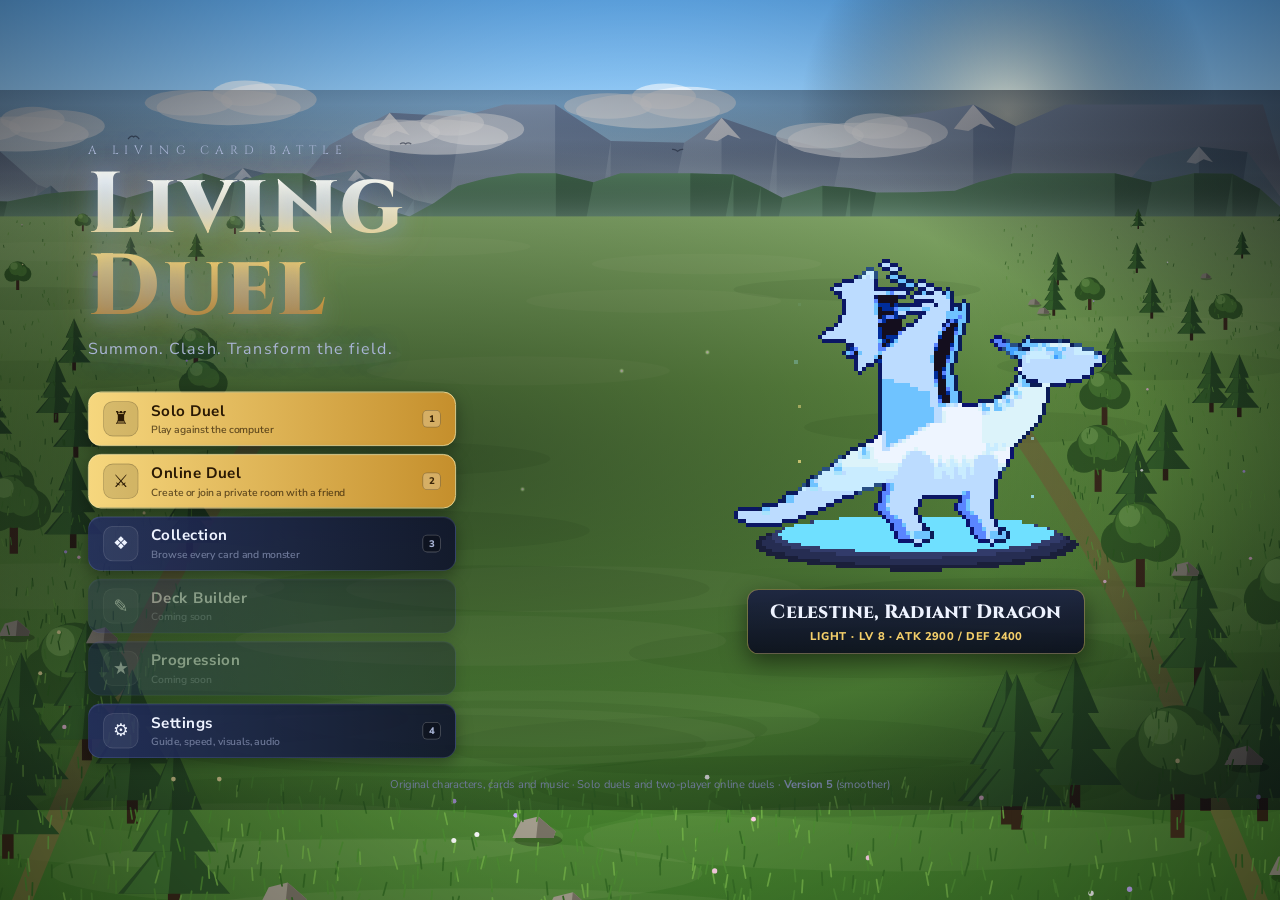
==== Website Upload/Website Upload/client/index.html @ 0cb0069d "Add files via upload" ====
<!doctype html>
<html lang="en">
<head>
  <meta charset="utf-8">
  <meta name="viewport" content="width=device-width, initial-scale=1, viewport-fit=cover">
  <title>Living Duel</title>
  <link rel="preconnect" href="https://fonts.googleapis.com">
  <link href="https://fonts.googleapis.com/css2?family=Cinzel:wght@600;800&family=Nunito+Sans:wght@400;600;800&family=Pixelify+Sans:wght@500;700&display=swap" rel="stylesheet">
  <link rel="stylesheet" href="css/style.css">
</head>
<body>
  <canvas id="stage"></canvas>
  <div id="ui">
    <!-- MAIN MENU -->
    <section id="screen-menu" class="screen">
      <div class="menu-left">
        <div class="title-block">
          <div class="title-kicker">A living card battle</div>
          <h1 class="game-title">Living Duel</h1>
          <div class="title-sub">Summon. Clash. Transform the field.</div>
        </div>
        <nav class="menu-list">
          <button class="menu-btn primary" data-go="solo"><span class="mb-icon">♜</span><span class="mb-text"><b>Solo Duel</b><small>Play against the computer</small></span><kbd>1</kbd></button>
          <button class="menu-btn primary" data-go="online"><span class="mb-icon">⚔</span><span class="mb-text"><b>Online Duel</b><small>Create or join a private room with a friend</small></span><kbd>2</kbd></button>
          <button class="menu-btn" data-go="collection"><span class="mb-icon">❖</span><span class="mb-text"><b>Collection</b><small>Browse every card and monster</small></span><kbd>3</kbd></button>
          <button class="menu-btn locked" disabled><span class="mb-icon">✎</span><span class="mb-text"><b>Deck Builder</b><small>Coming soon</small></span></button>
          <button class="menu-btn locked" disabled><span class="mb-icon">★</span><span class="mb-text"><b>Progression</b><small>Coming soon</small></span></button>
          <button class="menu-btn" data-go="settings"><span class="mb-icon">⚙</span><span class="mb-text"><b>Settings</b><small>Guide, speed, visuals, audio</small></span><kbd>4</kbd></button>
        </nav>
      </div>
      <div class="menu-right">
        <div class="showcase">
          <canvas id="showcase" width="560" height="460"></canvas>
          <div class="showcase-plate"><div class="sp-name" id="sp-name"></div><div class="sp-meta" id="sp-meta"></div></div>
        </div>
      </div>
      <div class="menu-foot">Original characters, cards and music · Solo duels and two-player online duels · <b>Version 5</b> (smoother)</div>
    </section>

    <!-- ONLINE LOBBY -->
    <section id="screen-online" class="screen hidden">
      <div class="lobby-wrap">
        <header class="lobby-head">
          <button class="back-btn" data-go="menu">‹ Menu</button>
          <h2 id="lobby-title">Online Duel</h2>
          <div class="conn" id="conn-status"><span class="dot"></span><span class="txt">Connecting…</span></div>
        </header>

        <div id="lobby-entry" class="entry">
          <div class="panel entry-card">
            <label class="field">Duelist name <input id="in-name" maxlength="16" autocomplete="off" placeholder="Your name"></label>
            <div class="entry-cols">
              <div class="entry-col">
                <h3 class="online-only">Create a private room</h3>
                <h3 class="solo-only">Duel the computer</h3>
                <div class="field">Rules
                  <div class="seg big" id="seg-profile"></div>
                </div>
                <p class="hint" id="profile-summary"></p>
                <label class="toggle"><input type="checkbox" id="in-showcase" checked><span class="tg"></span><span>Showcase opening: each deck's signature monster starts in hand</span></label>
                <div class="field solo-only">Computer difficulty
                  <div class="seg big seg-difficulty" id="seg-difficulty-entry"></div>
                </div>
                <button class="btn primary wide online-only" id="btn-create">Create Room</button>
                <button class="btn primary wide solo-only" id="btn-solo">Continue</button>
              </div>
              <div class="entry-divider online-only"><span>or</span></div>
              <div class="entry-col online-only">
                <h3>Join a friend</h3>
                <label class="field">Room code <input id="in-code" maxlength="5" autocomplete="off" placeholder="ABCDE" class="code-input"></label>
                <button class="btn wide" id="btn-join">Join Room</button>
              </div>
            </div>
          </div>
        </div>

        <div id="lobby-room" class="room hidden">
          <div class="room-top">
            <div class="panel room-code-card">
              <div class="online-only rc-group">
                <div class="rc-label">Room code</div>
                <div class="room-code" id="room-code"></div>
                <button class="btn small" id="btn-copy">Copy invite link</button>
              </div>
              <div class="solo-only rc-group">
                <div class="rc-label">Computer difficulty</div>
                <div class="seg seg-difficulty" id="seg-difficulty-room"></div>
              </div>
              <div class="room-rules" id="room-rules"></div>
            </div>
            <div class="seats" id="seats"></div>
          </div>
          <div class="panel deck-panel">
            <div class="deck-head"><h3><span class="step">1</span> Choose the battlefield</h3><span class="hint" id="arena-hint"></span></div>
            <div class="arena-gallery" id="arena-gallery"></div>
          </div>
          <div class="panel deck-panel">
            <div class="deck-head"><h3><span class="step">2</span> <span id="deck-step-title">Choose your deck</span></h3>
              <div class="seg solo-only" id="seg-pick"><button data-v="me" class="on">Your duelist</button><button data-v="bot">Opponent</button></div>
              <span class="hint" id="deck-hint">Pick a preset deck before you ready up.</span></div>
            <div class="deck-gallery" id="deck-gallery"></div>
          </div>
          <div class="room-actions">
            <button class="btn" id="btn-leave">Leave Room</button>
            <button class="btn primary xl" id="btn-ready">Ready</button>
          </div>
        </div>
        <div class="error" id="lobby-error"></div>
      </div>
    </section>

    <!-- COLLECTION -->
    <section id="screen-collection" class="screen hidden">
      <div class="panel wide">
        <header class="col-head">
          <h2>Collection</h2>
          <div class="filters">
            <input id="col-search" placeholder="Search name, type or text…">
            <div class="seg" id="col-type"><button data-v="" class="on">All</button><button data-v="monster">Monsters</button><button data-v="spell">Spells</button><button data-v="trap">Traps</button></div>
          </div>
          <button class="back-btn" data-go="menu">‹ Menu</button>
        </header>
        <div class="col-grid" id="col-grid"></div>
      </div>
    </section>

    <!-- DUEL HUD -->
    <section id="screen-duel" class="screen hidden">
      <div class="lp-panel me" id="lp-me"><div class="avatar"></div><div class="lp-body"><div class="lp-name"></div><div class="lp-row"><span class="lp-tag">LP</span><span class="lp-num">0</span></div><div class="lp-bar"><div class="lp-fill"></div></div></div></div>
      <div class="lp-panel opp" id="lp-opp"><div class="avatar"></div><div class="lp-body"><div class="lp-name"></div><div class="lp-row"><span class="lp-tag">LP</span><span class="lp-num">0</span></div><div class="lp-bar"><div class="lp-fill"></div></div></div></div>
      <div class="top-buttons">
        <button class="icon-btn" id="btn-settings" title="Settings (Esc)">⚙</button>
        <button class="icon-btn" id="btn-guide" title="Toggle guide (G)">?</button>
        <button class="icon-btn" id="btn-log" title="Duel log (L)">☰</button>
      </div>
      <button class="medallion" id="medallion" title="Change phase: B Battle · M Main 2 · E End turn"><span class="m-turn" id="m-turn">Turn 1</span><span class="m-phase" id="m-phase">Draw</span></button>
      <div class="phase-menu hidden" id="phase-menu"></div>
      <div class="prompt hidden" id="prompt"></div>
      <div class="opp-hand" id="opp-hand"></div>
      <div class="hand" id="hand"></div>
      <div class="detail hidden" id="selection"></div>
      <div class="bubbles hidden" id="bubbles"></div>
      <div class="log hidden" id="log"><div class="log-head">Duel log<button id="log-close" title="Close (L)">×</button></div><ol class="log-list" id="log-list"></ol></div>
      <div class="guide" id="guide">
        <div class="guide-head"><span class="guide-orb"></span><span>Guide</span><button class="guide-min" id="guide-min" title="Minimize">–</button><button class="guide-close" id="guide-close" title="Turn guide off (G)">×</button></div>
        <div class="guide-body" id="guide-body"></div>
      </div>
      <div class="banner hidden" id="banner"></div>
      <div class="skip-hint hidden" id="skip-hint">Click or press Space to speed up</div>
      <div class="confirm hidden" id="confirm"></div>
      <div class="end-screen hidden" id="end-screen"></div>
      <div class="opp-status hidden" id="opp-status"></div>
    </section>

    <!-- SETTINGS (modal) -->
    <div class="modal hidden" id="modal-settings">
      <div class="panel settings">
        <header class="set-head"><h2>Settings</h2>
          <div class="tabs" id="set-tabs"><button data-tab="play" class="on">Gameplay</button><button data-tab="visual">Visuals</button><button data-tab="audio">Audio</button></div>
        </header>
        <div class="set-page" data-page="play">
          <div class="setting-row"><span>In-game guide<small>Short, contextual hints in the corner</small></span>
            <div class="seg" data-setting="guide"><button data-v="true">On</button><button data-v="false">Off</button></div></div>
          <div class="setting-row"><span>Suggested plays<small>The guide recommends a move and explains why. You always make the final decision.</small></span>
            <div class="seg" data-setting="guideHints"><button data-v="true">On</button><button data-v="false">Off</button></div></div>
          <div class="setting-row"><span>Animation speed<small>Click or Space speeds up any sequence</small></span>
            <div class="seg" data-setting="animSpeed"><button data-v="1">Normal</button><button data-v="1.6">Fast</button><button data-v="2.5">Very fast</button></div></div>
          <div class="setting-row"><span>Skip responses I can't make<small>Auto-pass after a short random delay, so nothing is revealed</small></span>
            <div class="seg" data-setting="autoPass"><button data-v="true">On</button><button data-v="false">Off</button></div></div>
          <div class="setting-row"><span>Confirm ending the turn<small>Ask when you could still summon or attack</small></span>
            <div class="seg" data-setting="confirmEnd"><button data-v="true">On</button><button data-v="false">Off</button></div></div>
          <div class="setting-row"><span>Keyboard shortcuts<small>Space speed · B battle · M main 2 · E end turn · G guide · L log · Esc close</small></span></div>
        </div>
        <div class="set-page hidden" data-page="visual">
          <div class="setting-row"><span>Monster figures<small>Show living monsters always, or only when they act</small></span>
            <div class="seg" data-setting="figures"><button data-v="always">Always</button><button data-v="action">During actions</button></div></div>
          <div class="setting-row"><span>Camera motion<small>Cinematic zooms and shakes</small></span>
            <div class="seg" data-setting="camera"><button data-v="true">Cinematic</button><button data-v="false">Minimal</button></div></div>
          <div class="setting-row"><span>Effects quality<small>Particle density</small></span>
            <div class="seg" data-setting="quality"><button data-v="high">High</button><button data-v="low">Low</button></div></div>
        </div>
        <div class="set-page hidden" data-page="audio">
          <div class="setting-row"><span>Music</span><input type="range" min="0" max="1" step="0.05" data-setting="music"></div>
          <div class="setting-row"><span>Sound effects</span><input type="range" min="0" max="1" step="0.05" data-setting="sfx"></div>
          <div class="setting-row"><span>Monster sounds</span><input type="range" min="0" max="1" step="0.05" data-setting="monster"></div>
          <div class="setting-row"><span>Interface sounds</span><input type="range" min="0" max="1" step="0.05" data-setting="ui"></div>
          <div class="setting-row"><span>Mute all audio</span>
            <div class="seg" data-setting="muted"><button data-v="false">Sound on</button><button data-v="true">Muted</button></div></div>
        </div>
        <div class="settings-foot">
          <button class="btn danger hidden" id="btn-concede">Surrender duel</button>
          <button class="btn primary" id="btn-close-settings">Done</button>
        </div>
      </div>
    </div>

    <!-- CARD INSPECTOR -->
    <div class="modal hidden" id="modal-inspect">
      <div class="panel inspect" id="inspect-body"></div>
    </div>
  </div>
  <script type="module" src="js/main.js"></script>
</body>
</html>
---- Website Upload/Website Upload/client/css/style.css ----
@import url("https://fonts.googleapis.com/css2?family=Pixelify+Sans:wght@500;700&display=swap");
:root {
  --ink: #eef3ff;
  --ink-dim: #a9b5d6;
  --ink-faint: #6d7898;
  --panel: rgba(13, 17, 38, 0.9);
  --panel-solid: #101530;
  --panel-edge: rgba(150, 175, 255, 0.2);
  --gold: #f4cf6a;
  --gold-deep: #b98a2a;
  --gold-line: rgba(244, 207, 106, .45);
  --me: #5cc8ff;
  --opp: #ff6a8a;
  --good: #6dffa8;
  --bad: #ff6a6a;
  --focus: #ffe58a;
  --title: "Cinzel", "Trajan Pro", Georgia, serif;
  --body: "Nunito Sans", system-ui, -apple-system, "Segoe UI", sans-serif;
  --pixel: "Pixelify Sans", "Nunito Sans", system-ui, sans-serif;
}

* { box-sizing: border-box; }
html, body { margin: 0; height: 100%; overflow: hidden; background: #05060f; color: var(--ink); font-family: var(--body); }
body { touch-action: manipulation; -webkit-user-select: none; user-select: none; }
#stage { position: fixed; inset: 0; width: 100vw; height: 100vh; display: block; }
#ui { position: fixed; left: 0; top: 0; width: 1600px; height: 900px; transform-origin: 0 0; pointer-events: none; }
.screen { position: absolute; inset: 0; }
.hidden { display: none !important; }
button { font-family: inherit; color: inherit; }
kbd { font-family: var(--pixel); font-size: 12px; padding: 2px 7px; border-radius: 6px; border: 1px solid rgba(255,255,255,.25); background: rgba(0,0,0,.3); color: var(--ink-dim); }

/* ---------- shared panels & controls ---------- */
.panel { position: relative; background: linear-gradient(180deg, rgba(22,28,60,.94), rgba(10,13,30,.94)); border: 1px solid var(--panel-edge); border-radius: 18px;
  box-shadow: 0 0 0 1px rgba(0,0,0,.6), inset 0 0 0 1px rgba(244,207,106,.12), 0 24px 70px rgba(0,0,0,.55); backdrop-filter: blur(10px); -webkit-backdrop-filter: blur(10px); }
.panel::before { content: ""; position: absolute; inset: 6px; border-radius: 13px; border: 1px solid rgba(244,207,106,.12); pointer-events: none; }
.panel h2 { font-family: var(--title); font-size: 34px; margin: 0; letter-spacing: .04em; }
.panel h3 { margin: 0 0 12px; font-size: 17px; color: var(--gold); letter-spacing: .04em; }
.btn { height: 46px; padding: 0 22px; border-radius: 12px; border: 1px solid var(--panel-edge); background: linear-gradient(180deg, rgba(70,86,160,.55), rgba(36,44,90,.7)); font-size: 16px; font-weight: 800; cursor: pointer; letter-spacing: .03em;
  box-shadow: inset 0 1px 0 rgba(255,255,255,.12), 0 4px 12px rgba(0,0,0,.35); transition: transform .1s, border-color .12s, filter .12s; }
.btn:hover:not(:disabled) { border-color: rgba(244, 207, 106, .7); filter: brightness(1.12); }
.btn:active:not(:disabled) { transform: translateY(1px); }
.btn:disabled { opacity: .45; cursor: not-allowed; }
.btn.primary { background: linear-gradient(180deg, #ffe597, #d39a33 55%, #a8721e); color: #2a1904; border-color: #ffe7a4; text-shadow: 0 1px 0 rgba(255,255,255,.35); }
.btn.danger { background: linear-gradient(180deg, #c8445a, #7a1a2c); border-color: rgba(255, 140, 160, .5); }
.btn.small { height: 32px; padding: 0 12px; font-size: 13px; }
.btn.wide { width: 100%; }
.btn.xl { height: 58px; padding: 0 48px; font-size: 20px; letter-spacing: .08em; }
.back-btn { background: none; border: 0; color: var(--ink-dim); font-size: 16px; font-weight: 700; cursor: pointer; }
.back-btn:hover { color: var(--gold); }
.field { display: flex; flex-direction: column; gap: 6px; font-size: 13px; font-weight: 700; letter-spacing: .04em; color: var(--ink-dim); margin-bottom: 14px; }
.field input, .filters input { height: 46px; border-radius: 12px; border: 1px solid var(--panel-edge); background: rgba(0, 0, 0, .35); color: var(--ink); font-size: 17px; padding: 0 14px; font-family: inherit; }
.field input:focus, .filters input:focus { outline: 2px solid var(--gold); outline-offset: 1px; }
.code-input { font-family: var(--pixel) !important; letter-spacing: .35em; text-transform: uppercase; font-size: 26px !important; text-align: center; }
.hint { color: var(--ink-faint); font-size: 13px; margin: 0 0 14px; line-height: 1.45; min-height: 18px; }
.seg { display: inline-flex; border-radius: 11px; overflow: hidden; border: 1px solid var(--panel-edge); background: rgba(0,0,0,.25); }
.seg button { border: 0; background: transparent; padding: 8px 14px; font-size: 14px; font-weight: 800; cursor: pointer; color: var(--ink-dim); transition: background .12s, color .12s; }
.seg button:hover { color: var(--ink); }
.seg button.on { background: linear-gradient(180deg, #ffe597, #d39a33); color: #2a1904; }
.seg.big button { flex: 1; padding: 11px 16px; font-size: 15px; }
.seg.big { display: flex; }
.toggle { display: flex; gap: 12px; align-items: center; font-size: 14px; color: var(--ink-dim); margin: 2px 0 18px; line-height: 1.35; cursor: pointer; }
.toggle input { display: none; }
.toggle .tg { flex: none; width: 44px; height: 24px; border-radius: 12px; background: rgba(255,255,255,.12); position: relative; transition: background .15s; }
.toggle .tg::after { content: ""; position: absolute; top: 3px; left: 3px; width: 18px; height: 18px; border-radius: 50%; background: #cfd8f0; transition: transform .15s; }
.toggle input:checked + .tg { background: var(--gold-deep); }
.toggle input:checked + .tg::after { transform: translateX(20px); background: #fff3c8; }

/* ---------- main menu ---------- */
#screen-menu { pointer-events: auto; display: grid; grid-template-columns: 1fr 1fr; align-items: center; padding: 0 110px; background: radial-gradient(ellipse at 30% 50%, rgba(5,6,15,.55), rgba(5,6,15,.2) 60%, rgba(5,6,15,.6)); }
.menu-left { display: flex; flex-direction: column; gap: 40px; }
.title-block { text-shadow: 0 4px 30px rgba(80, 140, 255, .5); }
.title-kicker { font-family: var(--title); letter-spacing: .5em; text-transform: uppercase; font-size: 15px; color: var(--ink-dim); }
.game-title { font-family: var(--title); font-weight: 800; font-size: 108px; line-height: .95; margin: 8px 0 10px; letter-spacing: .03em;
  background: linear-gradient(180deg, #fffbe8 10%, #f4cf6a 55%, #b0761e 100%); -webkit-background-clip: text; background-clip: text; color: transparent;
  filter: drop-shadow(0 6px 24px rgba(255, 190, 80, .35)); }
.title-sub { font-size: 20px; color: var(--ink-dim); letter-spacing: .08em; }
.menu-list { display: flex; flex-direction: column; gap: 10px; width: 460px; }
.menu-btn { display: flex; align-items: center; gap: 16px; height: 68px; padding: 0 18px; border-radius: 16px; text-align: left; cursor: pointer;
  border: 1px solid var(--panel-edge); background: linear-gradient(90deg, rgba(36,46,96,.88), rgba(14,18,44,.88)); box-shadow: inset 0 1px 0 rgba(255,255,255,.08), 0 6px 20px rgba(0,0,0,.35);
  transition: transform .14s, border-color .14s, box-shadow .14s; }
.menu-btn:hover:not(:disabled) { transform: translateX(6px); border-color: var(--gold-line); box-shadow: 0 0 0 1px rgba(244,207,106,.25), 0 10px 30px rgba(244, 207, 106, .15); }
.menu-btn .mb-icon { width: 44px; height: 44px; flex: none; border-radius: 12px; display: flex; align-items: center; justify-content: center; font-size: 22px; background: rgba(255,255,255,.06); border: 1px solid rgba(255,255,255,.12); }
.menu-btn .mb-text { flex: 1; display: flex; flex-direction: column; gap: 2px; }
.menu-btn b { font-size: 19px; letter-spacing: .04em; }
.menu-btn small { font-size: 13px; color: var(--ink-faint); font-weight: 600; }
.menu-btn.primary { background: linear-gradient(90deg, #f6d77e, #c58f2c); color: #2a1904; border-color: #ffe7a4; }
.menu-btn.primary small { color: rgba(42,25,4,.7); }
.menu-btn.primary .mb-icon { background: rgba(0,0,0,.12); border-color: rgba(0,0,0,.2); }
.menu-btn.primary kbd { color: #3a2508; border-color: rgba(0,0,0,.3); background: rgba(255,255,255,.25); }
.menu-btn.locked { opacity: .42; cursor: not-allowed; }
.menu-right { display: flex; justify-content: center; }
.showcase { position: relative; width: 560px; height: 560px; display: flex; flex-direction: column; align-items: center; }
.showcase canvas { width: 560px; height: 460px; image-rendering: pixelated; }
.showcase-plate { margin-top: -6px; padding: 12px 28px; border-radius: 14px; text-align: center; min-width: 320px; background: linear-gradient(180deg, rgba(26,32,66,.9), rgba(10,13,30,.9)); border: 1px solid var(--gold-line); box-shadow: 0 10px 30px rgba(0,0,0,.5); }
.sp-name { font-family: var(--title); font-size: 24px; font-weight: 800; }
.sp-meta { font-family: var(--pixel); font-size: 15px; color: var(--gold); margin-top: 4px; letter-spacing: .04em; }
.menu-foot { position: absolute; left: 0; right: 0; bottom: 22px; text-align: center; color: var(--ink-faint); font-size: 14px; }

/* ---------- lobby ---------- */
#screen-online, #screen-collection { pointer-events: auto; display: flex; align-items: center; justify-content: center; background: rgba(5,6,15,.45); }
.lobby-wrap { width: 1200px; display: flex; flex-direction: column; gap: 18px; }
.lobby-head { display: flex; align-items: center; gap: 20px; }
.lobby-head h2 { font-family: var(--title); font-size: 40px; margin: 0; flex: 1; text-shadow: 0 4px 20px rgba(0,0,0,.6); }
.conn { font-size: 13px; color: var(--ink-dim); display: flex; gap: 8px; align-items: center; padding: 8px 14px; border-radius: 99px; background: rgba(0,0,0,.4); border: 1px solid var(--panel-edge); }
.conn .dot { width: 9px; height: 9px; border-radius: 50%; background: #e3b341; box-shadow: 0 0 8px currentColor; }
.conn.ok .dot { background: var(--good); }
.conn.bad .dot { background: var(--bad); }
.entry-card { padding: 30px 34px; }
.entry-card > .field { max-width: 420px; }
.entry-cols { display: grid; grid-template-columns: 1fr 70px 1fr; }
.entry-col { display: flex; flex-direction: column; padding: 18px; border-radius: 14px; background: rgba(255,255,255,.03); border: 1px solid rgba(255,255,255,.06); }
.entry-col .btn { margin-top: auto; }
.entry-divider { display: flex; align-items: center; justify-content: center; }
.entry-divider span { font-family: var(--title); color: var(--ink-faint); font-size: 18px; }
.room { display: flex; flex-direction: column; gap: 16px; }
.room-top { display: grid; grid-template-columns: 300px 1fr; gap: 16px; }
.room-code-card { padding: 20px 22px; display: flex; flex-direction: column; gap: 10px; align-items: flex-start; }
.rc-label { font-size: 12px; font-weight: 800; letter-spacing: .14em; text-transform: uppercase; color: var(--ink-faint); }
.room-code { font-family: var(--pixel); font-size: 50px; font-weight: 700; letter-spacing: .2em; color: var(--gold); text-shadow: 0 0 20px rgba(244,207,106,.4); }
.room-rules { color: var(--ink-dim); font-size: 13px; line-height: 1.45; }
.seats { display: grid; grid-template-columns: 1fr 80px 1fr; align-items: stretch; }
.seat { display: flex; gap: 16px; align-items: center; padding: 18px 20px; border-radius: 18px; background: linear-gradient(180deg, rgba(22,28,60,.92), rgba(10,13,30,.92)); border: 1px solid var(--panel-edge); position: relative; overflow: hidden; }
.seat.you { border-color: rgba(92, 200, 255, .55); box-shadow: 0 0 30px rgba(92,200,255,.12); }
.seat.ready { border-color: rgba(109,255,168,.6); }
.seat .s-av { width: 64px; height: 64px; flex: none; border-radius: 50%; display: flex; align-items: center; justify-content: center; font-family: var(--title); font-weight: 800; font-size: 26px;
  background: radial-gradient(circle at 35% 30%, #fff 0, #9fe6ff 18%, #2a6fd8 55%, #0b1a44 100%); border: 3px solid #cfe0ff; }
.seat.p2 .s-av { background: radial-gradient(circle at 35% 30%, #fff 0, #ffb0c4 18%, #c22a5a 55%, #3a0a1c 100%); border-color: #ffd0dc; }
.seat .s-info { flex: 1; min-width: 0; }
.seat .s-name { font-size: 20px; font-weight: 800; }
.seat .s-meta { font-size: 13px; color: var(--ink-dim); margin-top: 3px; }
.seat .s-cover { width: 96px; height: 72px; object-fit: contain; image-rendering: pixelated; }
.seat .s-ready { display: inline-block; margin-top: 8px; font-family: var(--pixel); font-size: 13px; letter-spacing: .1em; padding: 3px 10px; border-radius: 99px; background: rgba(255, 255, 255, .08); color: var(--ink-dim); }
.seat .s-ready.on { background: rgba(109, 255, 168, .18); color: var(--good); }
.seat.empty { justify-content: center; color: var(--ink-faint); border-style: dashed; font-size: 15px; }
.seat.empty .pulse { width: 10px; height: 10px; border-radius: 50%; background: var(--gold); animation: blink 1.2s infinite; }
@keyframes blink { 50% { opacity: .2; } }
.vs { display: flex; align-items: center; justify-content: center; font-family: var(--title); font-size: 34px; font-weight: 800; color: var(--gold); text-shadow: 0 0 20px rgba(244,207,106,.5); }
.deck-panel { padding: 20px 22px; }
.deck-head { display: flex; align-items: baseline; gap: 16px; }
.deck-head .hint { margin: 0; }
.deck-gallery { display: grid; grid-template-columns: repeat(auto-fill, minmax(260px, 1fr)); gap: 14px; margin-top: 6px; max-height: 330px; overflow-y: auto; padding: 4px; }
.deck-tile { position: relative; display: flex; flex-direction: column; border-radius: 16px; cursor: pointer; overflow: hidden; border: 2px solid rgba(255,255,255,.1); background: rgba(0,0,0,.3); transition: transform .14s, border-color .14s, box-shadow .14s; }
.deck-tile:hover { transform: translateY(-3px); border-color: var(--gold-line); }
.deck-tile.on { border-color: var(--gold); box-shadow: 0 0 0 2px rgba(244,207,106,.35), 0 12px 30px rgba(244,207,106,.18); }
.deck-tile .dt-art { height: 128px; display: flex; align-items: flex-end; justify-content: center; padding-bottom: 8px; }
.deck-tile .dt-art img { height: 112px; image-rendering: pixelated; filter: drop-shadow(0 6px 6px rgba(0,0,0,.5)); }
.deck-tile .dt-body { padding: 10px 14px 12px; background: linear-gradient(180deg, rgba(10,13,30,.4), rgba(10,13,30,.92)); }
.deck-tile .dt-name { font-family: var(--title); font-size: 19px; font-weight: 800; }
.deck-tile .dt-desc { font-size: 12.5px; color: var(--ink-dim); margin: 4px 0 8px; line-height: 1.4; min-height: 34px; }
.deck-tile .dt-stats { display: flex; gap: 8px; font-family: var(--pixel); font-size: 13px; }
.deck-tile .dt-stats span { padding: 2px 8px; border-radius: 8px; background: rgba(255,255,255,.07); }
.deck-tile .dt-stats .m { color: #ffcf7a; } .deck-tile .dt-stats .s { color: #7af0d0; } .deck-tile .dt-stats .t { color: #ff9bc0; }
.deck-tile .dt-view { position: absolute; top: 10px; right: 10px; font-size: 12px; font-weight: 800; padding: 5px 10px; border-radius: 99px; background: rgba(0,0,0,.55); border: 1px solid rgba(255,255,255,.2); cursor: pointer; }
.deck-tile .dt-view:hover { border-color: var(--gold); }
.deck-tile .dt-check { position: absolute; top: 10px; left: 10px; width: 28px; height: 28px; border-radius: 50%; background: var(--gold); color: #2a1904; display: none; align-items: center; justify-content: center; font-weight: 900; }
.deck-tile.on .dt-check { display: flex; }
.room-actions { display: flex; justify-content: flex-end; gap: 12px; }
.error { color: var(--bad); font-size: 14px; min-height: 18px; text-align: right; }

/* ---------- collection ---------- */
.panel.wide { width: 1420px; height: 820px; padding: 26px 32px; display: flex; flex-direction: column; }
.col-head { display: flex; align-items: center; gap: 24px; margin-bottom: 16px; }
.filters { display: flex; gap: 12px; flex: 1; align-items: center; }
.filters input { flex: 1; }
.col-grid { flex: 1; overflow-y: auto; display: grid; grid-template-columns: repeat(auto-fill, minmax(150px, 1fr)); gap: 16px; padding: 4px 6px 20px; }
.col-card { cursor: pointer; transition: transform .12s; }
.col-card:hover { transform: translateY(-4px) scale(1.03); }
.col-card img { width: 100%; display: block; border-radius: 8px; box-shadow: 0 8px 20px rgba(0, 0, 0, .5); }

/* ---------- modals ---------- */
.modal { position: absolute; inset: 0; background: rgba(2, 3, 10, .65); pointer-events: auto; display: flex; align-items: center; justify-content: center; z-index: 50; animation: fadeIn .15s; }
@keyframes fadeIn { from { opacity: 0; } }
.settings { width: 720px; padding: 26px 32px; }
.set-head { display: flex; align-items: center; justify-content: space-between; margin-bottom: 14px; }
.tabs { display: flex; gap: 6px; }
.tabs button { border: 1px solid var(--panel-edge); background: rgba(0,0,0,.25); padding: 8px 16px; border-radius: 10px; font-weight: 800; cursor: pointer; color: var(--ink-dim); }
.tabs button.on { color: #2a1904; background: linear-gradient(180deg, #ffe597, #d39a33); border-color: #ffe7a4; }
.set-page { min-height: 300px; }
.setting-row { display: flex; align-items: center; justify-content: space-between; gap: 20px; padding: 12px 0; border-bottom: 1px solid rgba(255, 255, 255, .06); font-size: 16px; font-weight: 700; }
.setting-row > span { display: flex; flex-direction: column; gap: 3px; }
.setting-row small { font-size: 12.5px; font-weight: 600; color: var(--ink-faint); }
.setting-row input[type=range] { width: 260px; accent-color: var(--gold); }
.settings-foot { display: flex; justify-content: space-between; margin-top: 22px; }
.inspect { padding: 26px; display: flex; gap: 26px; max-width: 980px; }
.inspect img { width: 320px; border-radius: 12px; box-shadow: 0 14px 40px rgba(0, 0, 0, .6); }
.inspect .i-info { width: 440px; display: flex; flex-direction: column; gap: 10px; }
.inspect .i-name { font-family: var(--title); font-size: 28px; }
.inspect .i-meta { color: var(--gold); font-weight: 700; }
.inspect .i-text { color: var(--ink-dim); line-height: 1.5; font-size: 16px; }
.inspect .i-list { display: flex; flex-wrap: wrap; gap: 8px; max-height: 440px; overflow-y: auto; }
.inspect .i-list img { width: 92px; cursor: pointer; border-radius: 6px; box-shadow: none; }

/* ---------- duel HUD ---------- */
#screen-duel > * { pointer-events: auto; }
#screen-duel > .banner, #screen-duel > .skip-hint, #screen-duel > .opp-hand { pointer-events: none; }

.lp-panel { position: absolute; display: flex; align-items: center; gap: 0; height: 78px; }
.lp-panel.me { left: 14px; bottom: 12px; }
.lp-panel.opp { right: 14px; top: 12px; flex-direction: row-reverse; }
.avatar { width: 76px; height: 76px; border-radius: 50%; flex: none; position: relative; z-index: 2;
  background: radial-gradient(circle at 35% 30%, #fff 0, #9fe6ff 18%, #2a6fd8 55%, #0b1a44 100%); border: 3px solid #cfe0ff;
  box-shadow: 0 6px 20px rgba(0,0,0,.6), inset 0 0 18px rgba(0,0,0,.4); display: flex; align-items: center; justify-content: center;
  font-family: var(--title); font-weight: 800; font-size: 30px; color: #fff; text-shadow: 0 2px 6px rgba(0,0,0,.6); }
.lp-panel.opp .avatar { background: radial-gradient(circle at 35% 30%, #fff 0, #ffb0c4 18%, #c22a5a 55%, #3a0a1c 100%); border-color: #ffd0dc; }
.lp-body { margin-left: -18px; padding: 6px 18px 8px 30px; min-width: 250px; background: linear-gradient(90deg, rgba(8,12,30,.95), rgba(14,20,46,.88));
  border: 1px solid rgba(150,190,255,.35); border-radius: 0 14px 14px 0; position: relative; }
.lp-panel.opp .lp-body { margin-left: 0; margin-right: -18px; padding: 6px 30px 8px 18px; border-radius: 14px 0 0 14px; text-align: right;
  background: linear-gradient(270deg, rgba(30,8,16,.95), rgba(46,14,24,.88)); border-color: rgba(255,150,180,.35); }
.lp-name { font-size: 14px; font-weight: 800; letter-spacing: .04em; color: #dfe8ff; display: flex; gap: 8px; align-items: center; }
.lp-panel.opp .lp-name { justify-content: flex-end; }
.lp-name .active-dot { width: 8px; height: 8px; border-radius: 50%; background: var(--gold); box-shadow: 0 0 10px var(--gold); }
.lp-row { display: flex; align-items: baseline; gap: 10px; }
.lp-panel.opp .lp-row { justify-content: flex-end; }
.lp-tag { font-family: var(--title); font-weight: 800; font-size: 16px; color: var(--ink-dim); }
.lp-num { font-family: var(--title); font-weight: 800; font-size: 34px; line-height: 1.05; letter-spacing: .02em; }
.lp-num.hurt { animation: hurt .5s; color: var(--bad); }
@keyframes hurt { 0%, 100% { transform: none; } 20% { transform: translateX(-6px); } 40% { transform: translateX(6px); } 60% { transform: translateX(-3px); } }
.lp-bar { height: 5px; border-radius: 4px; background: rgba(255,255,255,.1); overflow: hidden; margin-top: 3px; }
.lp-fill { height: 100%; width: 100%; background: linear-gradient(90deg, #3aa7ff, #8de6ff); transition: width .6s cubic-bezier(.2,.8,.2,1); }
.lp-panel.opp .lp-fill { background: linear-gradient(270deg, #ff9ab0, #ff4d74); margin-left: auto; }

.top-buttons { position: absolute; top: 14px; left: 14px; display: flex; gap: 8px; }
.icon-btn { width: 46px; height: 46px; border-radius: 50%; border: 2px solid rgba(150,190,255,.5); background: radial-gradient(circle at 40% 35%, #2a3f7a, #0c1430);
  font-size: 20px; font-weight: 800; cursor: pointer; color: #cfe6ff; box-shadow: 0 4px 14px rgba(0,0,0,.5); }
.icon-btn:hover { border-color: var(--gold); }
.icon-btn.off { opacity: .45; }

.medallion { position: absolute; left: 1318px; top: 396px; width: 124px; height: 124px; border-radius: 50%; cursor: pointer; z-index: 12;
  border: 4px solid #e8c25a; background: radial-gradient(circle at 50% 38%, #2c3350, #0b0e1c 70%); color: #fff;
  box-shadow: 0 0 0 3px rgba(0,0,0,.6), 0 0 0 7px rgba(232,194,90,.35), 0 10px 30px rgba(0,0,0,.6), inset 0 0 20px rgba(0,0,0,.8);
  display: flex; flex-direction: column; align-items: center; justify-content: center; gap: 2px; transition: transform .15s; }
.medallion:hover { transform: scale(1.05); }
.medallion .m-turn { font-family: var(--title); font-size: 15px; font-weight: 800; color: #d8dff0; }
.medallion .m-phase { font-family: var(--title); font-size: 25px; font-weight: 800; letter-spacing: .02em; color: #fff; text-shadow: 0 0 12px rgba(255,220,120,.5); }
.medallion.opp { border-color: #e05a7a; box-shadow: 0 0 0 3px rgba(0,0,0,.6), 0 0 0 7px rgba(224,90,122,.35), 0 10px 30px rgba(0,0,0,.6), inset 0 0 20px rgba(0,0,0,.8); }
.medallion.ready { animation: medPulse 1.6s infinite; }
@keyframes medPulse { 50% { box-shadow: 0 0 0 3px rgba(0,0,0,.6), 0 0 0 10px rgba(255,220,120,.55), 0 0 40px rgba(255,220,120,.5), inset 0 0 20px rgba(0,0,0,.8); } }
.phase-menu { position: absolute; left: 1166px; top: 380px; width: 140px; display: flex; flex-direction: column; gap: 8px; z-index: 13; }
.phase-menu button { height: 44px; border-radius: 22px; border: 2px solid #e8c25a; background: linear-gradient(180deg, #2c3350, #121628); color: #fff;
  font-family: var(--title); font-weight: 800; font-size: 15px; cursor: pointer; box-shadow: 0 6px 18px rgba(0,0,0,.5); }
.phase-menu button:hover { background: linear-gradient(180deg, #f6d77e, #c58f2c); color: #2a1904; }

.prompt { position: absolute; left: 50%; top: 404px; transform: translateX(-50%); min-width: 420px; max-width: 640px; padding: 14px 18px; border-radius: 16px; background: rgba(30, 12, 40, .94);
  border: 1px solid rgba(255, 120, 200, .55); box-shadow: 0 10px 40px rgba(0, 0, 0, .6); text-align: center; z-index: 20; }
.prompt .p-title { font-weight: 800; margin-bottom: 10px; font-size: 16px; }
.prompt .p-btns { display: flex; gap: 8px; justify-content: center; flex-wrap: wrap; }
.prompt.waiting { background: var(--panel); border-color: var(--panel-edge); color: var(--ink-dim); font-size: 14px; }

.hand { position: absolute; left: 50%; bottom: 0; transform: translateX(-50%); height: 170px; display: flex; justify-content: center; align-items: flex-end; z-index: 10; }
.hand-card { position: relative; width: 112px; height: 164px; margin: 0 -10px; transform: translateY(70px); transition: transform .16s, margin .16s; cursor: pointer; border-radius: 8px; }
.hand-card img { width: 100%; height: 100%; border-radius: 8px; box-shadow: 0 6px 18px rgba(0, 0, 0, .6); display: block; }
.hand-card:hover { transform: translateY(8px) scale(1.08); z-index: 5; margin: 0 4px; }
.hand-card.sel { transform: translateY(-6px) scale(1.12); z-index: 6; margin: 0 6px; }
.hand-card.sel img { box-shadow: 0 0 0 3px #6dd8ff, 0 0 28px rgba(109, 216, 255, .7); }
.hand-card.playable::after { content: ""; position: absolute; inset: -3px; border-radius: 10px; border: 2px solid rgba(109, 216, 255, .85); box-shadow: 0 0 16px rgba(109, 216, 255, .6); pointer-events: none; }
.hand-card.enter { animation: drawIn .45s cubic-bezier(.2, .8, .2, 1); }
@keyframes drawIn { from { transform: translate(420px, -40px) rotate(16deg) scale(.6); opacity: 0; } }
.opp-hand { position: absolute; left: 50%; transform: translateX(-50%); top: -26px; height: 70px; display: flex; }
.opp-hand .back { width: 50px; height: 72px; margin: 0 -8px; border-radius: 5px; background: center/cover; box-shadow: 0 3px 10px rgba(0, 0, 0, .6); }

.detail { position: absolute; left: 14px; top: 76px; width: 300px; padding: 0; border-radius: 10px; background: rgba(8,10,22,.94); border: 1px solid rgba(200,160,90,.55); z-index: 12;
  display: flex; flex-direction: column; box-shadow: 0 14px 40px rgba(0,0,0,.6); overflow: hidden; max-height: 560px; }
.detail .d-head { display: flex; justify-content: space-between; align-items: center; gap: 8px; padding: 8px 12px; background: linear-gradient(90deg, #3a2a12, #1a1408); border-bottom: 1px solid rgba(200,160,90,.5); }
.detail .d-name { font-family: var(--title); font-size: 17px; font-weight: 800; line-height: 1.15; }
.detail .d-attr { font-size: 11px; font-weight: 800; color: var(--gold); letter-spacing: .06em; text-align: right; }
.detail .d-top { display: flex; gap: 12px; padding: 10px 12px; }
.detail .d-top img { width: 110px; border-radius: 6px; cursor: zoom-in; box-shadow: 0 6px 16px rgba(0,0,0,.6); }
.detail .d-stats { display: flex; flex-direction: column; gap: 8px; font-family: var(--title); font-weight: 800; font-size: 19px; }
.detail .d-stats span { display: flex; align-items: center; gap: 8px; }
.detail .d-stats i { font-style: normal; font-family: var(--body); font-size: 11px; color: var(--ink-faint); width: 30px; }
.detail .d-stats .up { color: var(--good); }
.detail .d-type { padding: 6px 12px; background: linear-gradient(90deg, #4a3414, #2a1c0a); font-size: 13px; font-weight: 800; color: #ffe2a8; }
.detail .d-text { padding: 8px 12px 10px; font-size: 13px; color: var(--ink-dim); line-height: 1.45; max-height: 140px; overflow-y: auto; }
.detail .d-variants { display: flex; flex-direction: column; gap: 6px; padding: 0 12px 12px; }
.detail .d-variants .v-title { font-size: 12px; font-weight: 800; color: #9fe6ff; letter-spacing: .08em; text-transform: uppercase; margin-top: 4px; }
.act-btn { min-height: 36px; text-align: left; padding: 7px 12px; border-radius: 10px; border: 1px solid rgba(109, 216, 255, .45); background: rgba(30, 80, 130, .35); font-size: 13px; font-weight: 700; cursor: pointer; }
.act-btn:hover { background: rgba(50, 120, 190, .55); border-color: #6dd8ff; }
.sel-note { font-size: 12px; color: var(--ink-faint); font-style: italic; padding: 0 12px 12px; }

.bubbles { position: absolute; display: flex; gap: 14px; z-index: 14; transform: translate(-50%, -100%); }
.bubble { display: flex; flex-direction: column; align-items: center; gap: 4px; background: none; border: 0; cursor: pointer; padding: 0; }
.bubble .b-icon { width: 58px; height: 58px; border-radius: 50%; display: flex; align-items: center; justify-content: center; font-size: 26px;
  background: radial-gradient(circle at 40% 35%, #2f5fb8, #0b1838 70%); border: 3px solid #8fd8ff; box-shadow: 0 0 0 3px rgba(0,0,0,.55), 0 0 18px rgba(80,180,255,.6); color: #fff; transition: transform .12s; }
.bubble:hover .b-icon { transform: scale(1.1); }
.bubble .b-label { font-size: 13px; font-weight: 800; color: #fff; text-shadow: 0 2px 4px #000, 0 0 8px #000; }
.bubble.secondary .b-icon { background: radial-gradient(circle at 40% 35%, #3a4a6a, #10172a 70%); border-color: #b8c8e6; }
.bubble.danger .b-icon { background: radial-gradient(circle at 40% 35%, #b8303e, #3a0a10 70%); border-color: #ffb0b8; }

.guide { position: absolute; right: 14px; bottom: 150px; width: 270px; border-radius: 14px; background: rgba(10, 18, 36, .9); border: 1px solid rgba(120, 220, 255, .3); font-size: 13.5px; z-index: 9; }
.guide-head { display: flex; align-items: center; gap: 8px; padding: 7px 8px 7px 12px; font-size: 12px; font-weight: 800; letter-spacing: .12em; text-transform: uppercase; color: #9fe6ff; }
.guide-head span:nth-child(2) { flex: 1; }
.guide-orb { width: 10px; height: 10px; border-radius: 50%; background: radial-gradient(circle at 35% 35%, #fff, #5cd6ff 60%, #1a6fa0); box-shadow: 0 0 10px #5cd6ff; }
.guide-head button { width: 24px; height: 24px; border-radius: 7px; border: 0; background: rgba(255, 255, 255, .06); cursor: pointer; color: var(--ink-dim); font-size: 15px; line-height: 1; }
.guide-head button:hover { color: var(--ink); background: rgba(255, 255, 255, .14); }
.guide-body { padding: 0 14px 12px; line-height: 1.45; color: #dcecff; }
.guide.min .guide-body { display: none; }
.guide.min { width: auto; }
.guide.pulse { animation: gpulse .6s; }
@keyframes gpulse { 50% { border-color: rgba(160, 240, 255, .8); } }

.banner { position: absolute; left: 0; right: 0; top: 380px; text-align: center; font-family: var(--title); font-weight: 800; font-size: 54px; letter-spacing: .06em; pointer-events: none;
  text-shadow: 0 0 24px rgba(0, 0, 0, .9), 0 0 50px currentColor; animation: bannerIn 1.4s forwards; z-index: 30; }
.banner small { display: block; font-family: var(--body); font-size: 20px; letter-spacing: .2em; text-transform: uppercase; opacity: .85; margin-bottom: 6px; }
@keyframes bannerIn { 0% { opacity: 0; transform: scale(1.3); letter-spacing: .4em; } 15% { opacity: 1; transform: none; letter-spacing: .06em; } 80% { opacity: 1; } 100% { opacity: 0; } }
.skip-hint { position: absolute; left: 50%; bottom: 180px; transform: translateX(-50%); font-size: 12px; color: rgba(255,255,255,.6); text-shadow: 0 1px 3px #000; letter-spacing: .08em; z-index: 9; }
.opp-status { position: absolute; right: 16px; top: 100px; padding: 8px 14px; border-radius: 10px; background: rgba(120, 30, 40, .9); font-size: 13px; font-weight: 700; z-index: 12; }

.end-screen { position: absolute; inset: 0; display: flex; flex-direction: column; align-items: center; justify-content: center; gap: 18px; background: radial-gradient(ellipse at center, rgba(0, 0, 0, .25), rgba(0, 0, 0, .75)); z-index: 40; }
.end-screen .e-title { font-family: var(--title); font-size: 110px; font-weight: 800; letter-spacing: .06em; }
.end-screen .e-title.win { background: linear-gradient(180deg, #fffbe8, #f4cf6a 60%, #b0761e); -webkit-background-clip: text; background-clip: text; color: transparent; filter: drop-shadow(0 0 30px rgba(255, 200, 90, .5)); }
.end-screen .e-title.lose { color: #9aa6c8; text-shadow: 0 0 40px rgba(120, 140, 200, .5); }
.end-screen .e-sub { font-size: 20px; color: var(--ink-dim); }
.end-screen .e-btns { display: flex; gap: 12px; margin-top: 10px; }

/* ---------- duel polish (v3) ---------- */
.lp-num { font-family: var(--pixel); font-weight: 700; font-size: 36px; letter-spacing: .04em; }
.lp-num.heal { animation: heal .5s; color: var(--good); }
@keyframes heal { 50% { transform: scale(1.08); } }
.lp-tag { font-family: var(--pixel); }
.medallion .m-phase { font-family: var(--pixel); font-size: 26px; letter-spacing: .03em; }
.medallion .m-turn { font-family: var(--pixel); font-size: 15px; letter-spacing: .06em; }
.top-buttons .icon-btn.on { border-color: var(--gold); color: var(--gold); }

.hand { width: 900px; height: 190px; display: block; }
.hand-card { position: absolute; left: 50%; bottom: 0; margin: 0 0 0 -56px; transform-origin: 50% 120%; transition: transform .18s cubic-bezier(.2,.8,.2,1), filter .18s; }
.hand-card:hover, .hand-card.sel { margin: 0 0 0 -56px; }
.hand-card.enter { animation: none; }
.hand-card .hc-glow { position: absolute; inset: -4px; border-radius: 11px; pointer-events: none; }

.log { position: absolute; right: 14px; top: 104px; width: 300px; max-height: 270px; display: flex; flex-direction: column; border-radius: 14px; background: rgba(8,12,28,.9); border: 1px solid var(--panel-edge); z-index: 11; box-shadow: 0 12px 30px rgba(0,0,0,.5); }
.log-head { display: flex; justify-content: space-between; align-items: center; padding: 8px 12px; font-size: 12px; font-weight: 800; letter-spacing: .12em; text-transform: uppercase; color: var(--gold); border-bottom: 1px solid rgba(255,255,255,.07); }
.log-head button { width: 24px; height: 24px; border: 0; border-radius: 7px; background: rgba(255,255,255,.06); cursor: pointer; color: var(--ink-dim); font-size: 15px; }
.log-list { list-style: none; margin: 0; padding: 6px 8px 8px; overflow-y: auto; display: flex; flex-direction: column; gap: 3px; }
.log-list li { font-size: 12.5px; line-height: 1.35; padding: 4px 8px; border-radius: 8px; background: rgba(255,255,255,.03); color: var(--ink-dim); border-left: 3px solid transparent; animation: logIn .25s; }
.log-list li.me { border-left-color: var(--me); }
.log-list li.opp { border-left-color: var(--opp); }
.log-list li.turn { background: rgba(244,207,106,.1); color: var(--gold); font-weight: 800; text-align: center; border-left: 0; }
.log-list li b { color: var(--ink); }
@keyframes logIn { from { opacity: 0; transform: translateX(10px); } }

.confirm { position: absolute; left: 50%; top: 380px; transform: translateX(-50%); width: 440px; padding: 20px 22px; border-radius: 18px; text-align: center; z-index: 25;
  background: linear-gradient(180deg, rgba(26,32,66,.97), rgba(10,13,30,.97)); border: 1px solid var(--gold-line); box-shadow: 0 20px 60px rgba(0,0,0,.6); }
.confirm .c-title { font-family: var(--title); font-size: 22px; font-weight: 800; margin-bottom: 6px; }
.confirm .c-text { color: var(--ink-dim); font-size: 14px; margin-bottom: 16px; }
.confirm .c-btns { display: flex; gap: 10px; justify-content: center; }

.banner { font-family: var(--title); }
.banner .ribbon { display: inline-block; padding: 10px 70px 14px; background: linear-gradient(90deg, rgba(0,0,0,0), rgba(8,10,26,.85) 18%, rgba(8,10,26,.85) 82%, rgba(0,0,0,0));
  border-top: 2px solid currentColor; border-bottom: 2px solid currentColor; border-image: linear-gradient(90deg, transparent, currentColor 25%, currentColor 75%, transparent) 1; }
.detail .d-stats { font-family: var(--pixel); font-weight: 700; }
/* Small labels stay in the body font for legibility; the pixel font is for big numbers. */
.deck-tile .dt-stats, .sp-meta, .seat .s-ready, kbd { font-family: var(--body); font-weight: 800; }
.sp-meta { letter-spacing: .06em; font-size: 14px; }
.room-code, .code-input { font-family: var(--body) !important; font-weight: 900; }
.lp-num { font-family: var(--body); font-weight: 900; font-size: 34px; letter-spacing: .02em; }
.lp-tag, .medallion .m-turn { font-family: var(--body); font-weight: 900; }

/* ---------- lobby: battlefield picker (v4) ---------- */
.lobby-wrap { gap: 12px; }
.room { gap: 12px; }
.room-top { grid-template-columns: 280px 1fr; }
.room-code-card { padding: 14px 18px; gap: 6px; }
.room-code { font-size: 40px; }
.seat { padding: 12px 16px; }
.deck-panel { padding: 14px 18px; }
.deck-head h3 { display: flex; align-items: center; gap: 10px; margin-bottom: 8px; }
.step { width: 26px; height: 26px; border-radius: 50%; display: inline-flex; align-items: center; justify-content: center; font-size: 14px; font-weight: 900; color: #2a1904; background: linear-gradient(180deg, #ffe597, #d39a33); }
.arena-gallery { display: grid; grid-template-columns: repeat(4, 1fr); gap: 12px; }
.arena-tile { position: relative; border-radius: 14px; overflow: hidden; cursor: pointer; border: 2px solid rgba(255,255,255,.1); background: #000; transition: transform .14s, border-color .14s, box-shadow .14s; }
.arena-tile:hover { transform: translateY(-3px); border-color: var(--gold-line); }
.arena-tile.on { border-color: var(--gold); box-shadow: 0 0 0 2px rgba(244,207,106,.35), 0 12px 30px rgba(244,207,106,.18); }
.arena-tile.locked { cursor: default; }
.arena-tile.locked:hover { transform: none; }
.arena-tile img { display: block; width: 100%; aspect-ratio: 16 / 9; object-fit: cover; }
.arena-tile .at-body { position: absolute; left: 0; right: 0; bottom: 0; padding: 22px 12px 8px; background: linear-gradient(180deg, rgba(0,0,0,0), rgba(5,6,15,.92)); }
.arena-tile .at-name { font-family: var(--title); font-size: 16px; font-weight: 800; }
.arena-tile .at-desc { font-size: 11.5px; color: var(--ink-dim); line-height: 1.3; }
.arena-tile .dt-check { position: absolute; top: 8px; left: 8px; width: 26px; height: 26px; border-radius: 50%; background: var(--gold); color: #2a1904; display: none; align-items: center; justify-content: center; font-weight: 900; }
.arena-tile.on .dt-check { display: flex; }
.deck-gallery { max-height: 236px; }
.deck-tile .dt-art { height: 92px; }
.deck-tile .dt-art img { height: 80px; }
.deck-tile .dt-desc { min-height: 0; }
.medallion { left: 1350px; }
.phase-menu { left: 1196px; }
.arena-tile img { aspect-ratio: 2.3 / 1; object-position: 50% 30%; }
.arena-tile .at-desc { display: none; }
.arena-tile .at-body { padding: 16px 10px 6px; }
.lobby-head h2 { font-size: 32px; }
.room-top { min-height: 0; }
.seat .s-cover { height: 60px; }
.deck-gallery { max-height: 214px; }
.deck-tile .dt-art { height: 80px; }
.deck-tile .dt-art img { height: 70px; }
.deck-tile .dt-desc { margin: 2px 0 6px; }

/* ---------- duelist roster (v5) ---------- */
.deck-gallery { grid-template-columns: repeat(4, 1fr); max-height: 300px; }
.role-head { grid-column: 1 / -1; font-size: 12px; font-weight: 900; letter-spacing: .16em; text-transform: uppercase; color: var(--ink-faint); margin: 6px 2px -4px; display: flex; align-items: center; gap: 10px; }
.role-head::after { content: ""; flex: 1; height: 1px; background: rgba(255,255,255,.1); }
.role-head.role-hero { color: #5cc8ff; } .role-head.role-rival { color: #b45cff; } .role-head.role-friend { color: #6dffa8; } .role-head.role-villain { color: #ff5a6a; }
.deck-tile { border-top: 3px solid var(--duelist, var(--gold)); }
.deck-tile .dt-art { background: radial-gradient(ellipse at 50% 80%, color-mix(in srgb, var(--duelist, #f4cf6a) 35%, transparent), transparent 70%); }
.deck-tile .dt-role { font-size: 10px; font-weight: 900; letter-spacing: .14em; color: var(--duelist, var(--gold)); }
.deck-tile .dt-name { font-size: 17px; }
.deck-tile .dt-title { font-size: 12px; color: var(--ink-dim); margin-top: 1px; }
.deck-tile .dt-title b { color: var(--ink); }
.deck-tile .dt-desc { display: none; }
.deck-tile .dt-stats { margin-top: 6px; }
.deck-tile .dt-stats span { font-size: 11px; padding: 2px 6px; }
.deck-gallery { max-height: 232px; }
/* compact horizontal duelist tiles: all eight fit in two rows */
.deck-gallery { max-height: 212px; gap: 10px; }
.deck-tile { flex-direction: row; align-items: stretch; border-top: 0; border-left: 4px solid var(--duelist, var(--gold)); }
.deck-tile .dt-art { width: 92px; height: auto; flex: none; align-items: center; padding: 0; }
.deck-tile .dt-art img { height: auto; max-height: 72px; width: 84px; object-fit: contain; }
.deck-tile .dt-body { flex: 1; min-width: 0; padding: 8px 10px; background: rgba(10,13,30,.6); }
.deck-tile .dt-name { font-size: 15px; white-space: nowrap; overflow: hidden; text-overflow: ellipsis; }
.deck-tile .dt-title { white-space: nowrap; overflow: hidden; text-overflow: ellipsis; font-size: 11px; }
.deck-tile .dt-view { top: auto; bottom: 6px; right: 6px; font-size: 10px; padding: 3px 8px; }
.deck-tile .dt-check { width: 22px; height: 22px; top: 6px; left: 6px; font-size: 12px; }
.deck-tile .dt-stats { gap: 4px; }
.deck-tile .dt-stats span { font-size: 10px; padding: 1px 5px; }
.deck-tile .dt-view { opacity: 0; transition: opacity .12s; } .deck-tile:hover .dt-view { opacity: 1; }

/* ---- v6: solo duels against the computer ---- */
#screen-online .solo-only { display: none; }
#screen-online.solo .solo-only { display: revert; }
#screen-online.solo .seg.solo-only, #screen-online.solo .seg.big.solo-only { display: flex; }
#screen-online.solo #seg-pick { display: inline-flex; }
#screen-online.solo .online-only { display: none; }
#screen-online.solo .entry-cols { grid-template-columns: 1fr; max-width: 520px; margin: 0 auto; }
.rc-group { display: flex; flex-direction: column; gap: 6px; align-items: flex-start; }
.seat .s-av.bot { font-size: 30px; }
.seat .s-bot { display: inline-block; margin-left: 8px; padding: 1px 8px; border-radius: 99px; font-size: 11px; letter-spacing: .08em; vertical-align: middle;
  background: rgba(255, 207, 106, .16); color: var(--gold); font-weight: 800; }
.deck-tile.opp-pick { border-color: #ff8fae; box-shadow: 0 0 0 2px rgba(255, 120, 160, .55), 0 0 26px rgba(255, 90, 140, .25); }
.deck-tile .dt-vs { position: absolute; top: 6px; left: 8px; z-index: 2; font-size: 10px; font-weight: 800; letter-spacing: .08em; padding: 2px 7px; border-radius: 99px;
  background: #c22a5a; color: #fff; }
#screen-online.solo .rc-group.solo-only { display: flex; }
#screen-online.solo .entry-card > .field { max-width: 520px; margin-left: auto; margin-right: auto; }

/* ---- v7: suggested plays in the guide ---- */
.guide-body .g-text { line-height: 1.45; }
.g-hint { margin-top: 10px; padding: 9px 11px 10px; border-radius: 10px; background: linear-gradient(180deg, rgba(122, 232, 255, .14), rgba(122, 232, 255, .05));
  border: 1px solid rgba(122, 232, 255, .35); }
.g-hint-title { font-size: 11px; font-weight: 800; letter-spacing: .1em; text-transform: uppercase; color: #7ae8ff; }
.g-hint-label { font-weight: 800; margin-top: 3px; color: var(--ink); }
.g-hint-why { margin-top: 3px; font-size: 13px; color: var(--ink-dim); line-height: 1.4; }
.g-show { margin-top: 7px; border: 1px solid rgba(122, 232, 255, .5); background: rgba(122, 232, 255, .12); color: #bff4ff; border-radius: 8px;
  padding: 4px 10px; font-weight: 800; font-size: 12px; cursor: pointer; }
.g-show:hover { background: rgba(122, 232, 255, .25); }
.guide.min .g-hint { display: none; }
.hand-card.suggested img { box-shadow: 0 0 0 2px #7ae8ff, 0 0 22px rgba(122, 232, 255, .65); }
.hand-card.suggested::after { content: "★"; position: absolute; top: -10px; right: -6px; width: 22px; height: 22px; border-radius: 50%; display: grid; place-items: center;
  background: #7ae8ff; color: #062030; font-size: 13px; font-weight: 900; box-shadow: 0 2px 8px rgba(0,0,0,.4); }
#medallion.hint-pulse { animation: hintPulse 1.2s ease-out 2; }
@keyframes hintPulse { 0% { box-shadow: 0 0 0 0 rgba(122, 232, 255, .9); } 100% { box-shadow: 0 0 0 26px rgba(122, 232, 255, 0); } }
/* The guide sits in the bottom-right corner and grows upward, clear of the turn medallion. */
.guide { bottom: 14px; width: 286px; max-height: 330px; overflow: auto; }
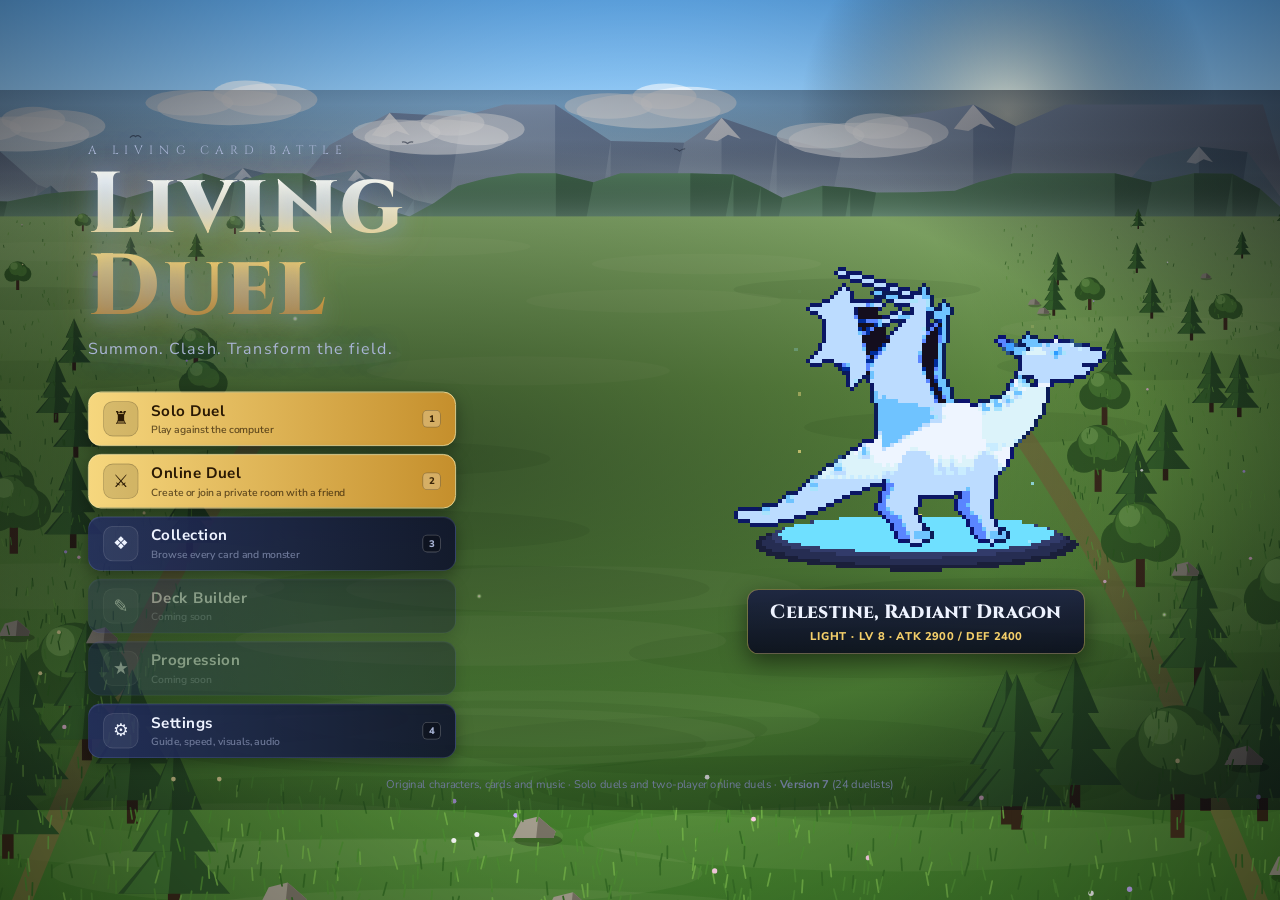
==== commit ab809604: "Add files via upload" ====
--- a/Website Upload/Website Upload/client/index.html
+++ b/Website Upload/Website Upload/client/index.html
@@ -34,7 +34,7 @@
           <div class="showcase-plate"><div class="sp-name" id="sp-name"></div><div class="sp-meta" id="sp-meta"></div></div>
         </div>
       </div>
-      <div class="menu-foot">Original characters, cards and music · Solo duels and two-player online duels · <b>Version 5</b> (smoother)</div>
+      <div class="menu-foot">Original characters, cards and music · Solo duels and two-player online duels · <b>Version 7</b> (24 duelists)</div>
     </section>
 
     <!-- ONLINE LOBBY -->
@@ -97,6 +97,7 @@
           <div class="panel deck-panel">
             <div class="deck-head"><h3><span class="step">2</span> <span id="deck-step-title">Choose your deck</span></h3>
               <div class="seg solo-only" id="seg-pick"><button data-v="me" class="on">Your duelist</button><button data-v="bot">Opponent</button></div>
+              <div class="seg role-filter" id="seg-role"><button data-v="" class="on">All</button><button data-v="hero">Heroes</button><button data-v="rival">Rivals</button><button data-v="friend">Friends</button><button data-v="villain">Villains</button><button data-v="wildcard">Wildcard</button></div>
               <span class="hint" id="deck-hint">Pick a preset deck before you ready up.</span></div>
             <div class="deck-gallery" id="deck-gallery"></div>
           </div>
--- a/Website Upload/Website Upload/client/css/style.css
+++ b/Website Upload/Website Upload/client/css/style.css
@@ -458,3 +458,6 @@
 @keyframes hintPulse { 0% { box-shadow: 0 0 0 0 rgba(122, 232, 255, .9); } 100% { box-shadow: 0 0 0 26px rgba(122, 232, 255, 0); } }
 /* The guide sits in the bottom-right corner and grows upward, clear of the turn medallion. */
 .guide { bottom: 14px; width: 286px; max-height: 330px; overflow: auto; }
+/* ---- v8: 14 duelists ---- */
+.deck-head .role-filter { margin-left: auto; }
+.deck-head .role-filter button { padding: 5px 10px; font-size: 12px; }
